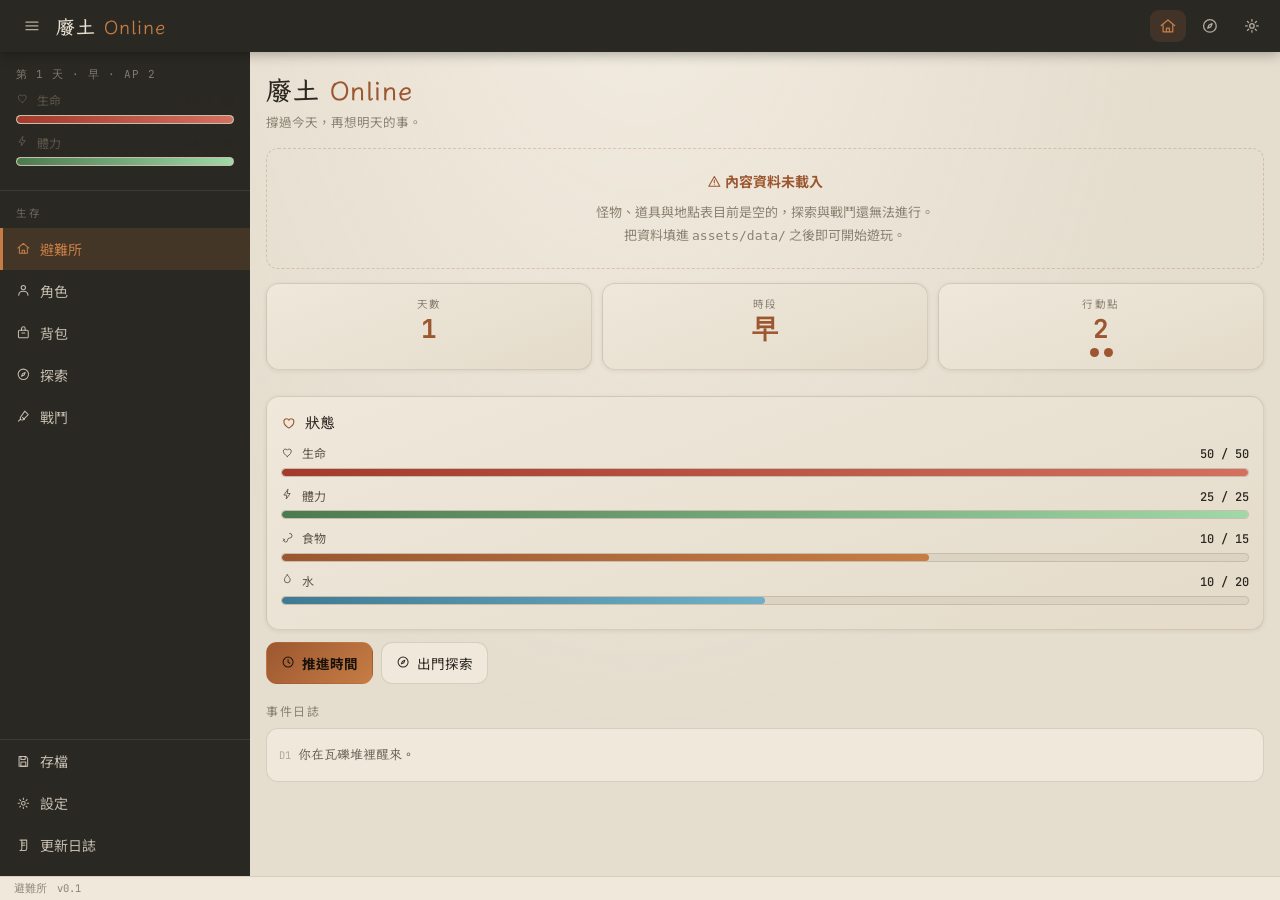
==== wasteland-ol/index.html @ 4298ae7e "廢土 Online v0.1：引擎骨架（wasteland-ol/） 新專案，置於 GitHub Pages repo 的 wasteland-ol/ 子資料夾，與雙葉平行。 底層與設計架構全照雙葉：" ====
<!DOCTYPE html>
<html lang="zh-TW">
<head>
<meta charset="UTF-8">
<meta name="viewport" content="width=device-width, initial-scale=1.0, viewport-fit=cover">
<meta name="mobile-web-app-capable" content="yes">
<meta name="apple-mobile-web-app-capable" content="yes">
<meta name="apple-mobile-web-app-status-bar-style" content="black-translucent">
<meta name="apple-mobile-web-app-title" content="廢土 Online">
<meta name="theme-color" content="#2a2823">
<script>
// 強制 SW 更新：讓待命中的新 SW 立刻接管，避免舊版卡住
(async () => {
  if (!('serviceWorker' in navigator)) return;
  try {
    const regs = await navigator.serviceWorker.getRegistrations();
    for (const reg of regs) {
      if (reg.waiting) reg.waiting.postMessage('skipWaiting');
      reg.update().catch(() => {});
    }
  } catch (e) {}
})();
</script>
<link rel="manifest" href="manifest.json">
<link rel="apple-touch-icon" href="assets/icons/icon-192.png">
<title>廢土 Online</title>
<link rel="preconnect" href="https://fonts.googleapis.com">
<link rel="preconnect" href="https://fonts.gstatic.com" crossorigin>
<link rel="stylesheet" href="assets/css/main.css?v=1786359250">
</head>
<body>

<!-- 圖示庫：內嵌 SVG sprite，線條 1.7／圓端點／24 網格，顏色吃 currentColor -->
<svg width="0" height="0" style="position:absolute" aria-hidden="true"><defs>
<symbol id="i-menu" viewBox="0 0 24 24"><path d="M4 7h16M4 12h16M4 17h16"/></symbol>
<symbol id="i-shelter" viewBox="0 0 24 24"><path d="M3 11.5 12 4l9 7.5"/><path d="M5.5 10.5V20h13v-9.5"/><path d="M10 20v-5h4v5"/></symbol>
<symbol id="i-person" viewBox="0 0 24 24"><circle cx="12" cy="7.5" r="3.5"/><path d="M4.5 20c0-4 3.4-6.5 7.5-6.5s7.5 2.5 7.5 6.5"/></symbol>
<symbol id="i-pack" viewBox="0 0 24 24"><path d="M6 8.5h12a2 2 0 0 1 2 2V19a2 2 0 0 1-2 2H6a2 2 0 0 1-2-2v-8.5a2 2 0 0 1 2-2Z"/><path d="M9 8.5V6a3 3 0 0 1 6 0v2.5"/><path d="M9.5 13h5"/></symbol>
<symbol id="i-compass" viewBox="0 0 24 24"><circle cx="12" cy="12" r="8.5"/><path d="m15 9-1.8 4.2L9 15l1.8-4.2L15 9Z"/></symbol>
<symbol id="i-blade" viewBox="0 0 24 24"><path d="M14.5 3.5 20 9l-9 9-3.5-.5L7 14l7.5-10.5Z"/><path d="m7 17-3 3"/><path d="m10.5 13.5 3.5 3.5"/></symbol>
<symbol id="i-disk" viewBox="0 0 24 24"><path d="M5 4h11l3 3v13H5V4Z"/><path d="M8 4v5h7V4"/><rect x="8" y="13" width="8" height="7"/></symbol>
<symbol id="i-gear" viewBox="0 0 24 24"><circle cx="12" cy="12" r="3"/><path d="M12 3.5v2.2M12 18.3v2.2M20.5 12h-2.2M5.7 12H3.5M18 6l-1.6 1.6M7.6 16.4 6 18M18 18l-1.6-1.6M7.6 7.6 6 6"/></symbol>
<symbol id="i-scroll" viewBox="0 0 24 24"><path d="M6.5 3.5h11v14a3 3 0 0 1-3 3h-8a3 3 0 0 0 3-3V3.5Z"/><path d="M9.5 8h5M9.5 12h5"/></symbol>
<symbol id="i-refresh" viewBox="0 0 24 24"><path d="M20 12a8 8 0 1 1-2.6-5.9"/><path d="M20 4v4.5h-4.5"/></symbol>
<symbol id="i-upload" viewBox="0 0 24 24"><path d="M12 16V4"/><path d="m7.5 8.5 4.5-4.5 4.5 4.5"/><path d="M4.5 15v3.5a1.5 1.5 0 0 0 1.5 1.5h12a1.5 1.5 0 0 0 1.5-1.5V15"/></symbol>
<symbol id="i-download" viewBox="0 0 24 24"><path d="M12 4v12"/><path d="m7.5 11.5 4.5 4.5 4.5-4.5"/><path d="M4.5 15v3.5a1.5 1.5 0 0 0 1.5 1.5h12a1.5 1.5 0 0 0 1.5-1.5V15"/></symbol>
<symbol id="i-heart" viewBox="0 0 24 24"><path d="M12 20s-7.5-4.7-7.5-9.5A4 4 0 0 1 12 8a4 4 0 0 1 7.5 2.5C19.5 15.3 12 20 12 20Z"/></symbol>
<symbol id="i-bolt" viewBox="0 0 24 24"><path d="M13 3 5.5 13.5H11L10 21l7.5-10.5H12L13 3Z"/></symbol>
<symbol id="i-meat" viewBox="0 0 24 24"><path d="M16.5 4.5a4.5 4.5 0 0 1 0 9 4 4 0 0 0-4 4 3.5 3.5 0 1 1-7 0 4 4 0 0 0-1-2.6"/><path d="M7.5 15.5 4 19"/></symbol>
<symbol id="i-drop" viewBox="0 0 24 24"><path d="M12 3.5c3.5 4.2 5.5 7 5.5 9.6a5.5 5.5 0 0 1-11 0C6.5 10.5 8.5 7.7 12 3.5Z"/></symbol>
<symbol id="i-grid" viewBox="0 0 24 24"><rect x="4" y="4" width="6.5" height="6.5"/><rect x="13.5" y="4" width="6.5" height="6.5"/><rect x="4" y="13.5" width="6.5" height="6.5"/><rect x="13.5" y="13.5" width="6.5" height="6.5"/></symbol>
<symbol id="i-alert" viewBox="0 0 24 24"><path d="M12 4 3 20h18L12 4Z"/><path d="M12 10v4.5"/><path d="M12 17.4v.2"/></symbol>
<symbol id="i-clock" viewBox="0 0 24 24"><circle cx="12" cy="12" r="8.5"/><path d="M12 7.5V12l3 2"/></symbol>
<symbol id="i-moon" viewBox="0 0 24 24"><path d="M20 14.5A8.5 8.5 0 0 1 9.5 4a8.5 8.5 0 1 0 10.5 10.5Z"/></symbol>
</defs></svg>

<div id="header">
  <button class="hbtn" id="toggle-sb" title="選單"><svg class="ic"><use href="#i-menu"/></svg></button>
  <button class="logo" id="logo-home-btn">廢土 <span>Online</span></button>
  <button class="hbtn spacer" id="shelter-btn" title="避難所"><svg class="ic"><use href="#i-shelter"/></svg></button>
  <button class="hbtn" id="explore-btn" title="探索"><svg class="ic"><use href="#i-compass"/></svg></button>
  <button class="hbtn" id="settings-btn" title="設定"><svg class="ic"><use href="#i-gear"/></svg></button>
</div>

<div id="main">
  <div id="overlay" onclick="WOL.closeSb()"></div>

  <div id="sidebar">
    <div class="sb-vitals" id="sb-vitals"></div>
    <div class="sb-lock"><svg class="ic"><use href="#i-alert"/></svg> 戰鬥中，無法離開</div>
    <div class="sb-section-label">生存</div>
    <button class="sb-nav" id="shelter-sb-btn"><svg class="ic"><use href="#i-shelter"/></svg> 避難所</button>
    <button class="sb-nav" id="character-sb-btn"><svg class="ic"><use href="#i-person"/></svg> 角色</button>
    <button class="sb-nav" id="inventory-sb-btn"><svg class="ic"><use href="#i-pack"/></svg> 背包</button>
    <button class="sb-nav" id="explore-sb-btn"><svg class="ic"><use href="#i-compass"/></svg> 探索</button>
    <button class="sb-nav" id="combat-sb-btn"><svg class="ic"><use href="#i-blade"/></svg> 戰鬥</button>
    <div class="sb-bottom">
      <button class="sb-nav" id="save-sb-btn"><svg class="ic"><use href="#i-disk"/></svg> 存檔</button>
      <button class="sb-nav" id="settings-sb-btn"><svg class="ic"><use href="#i-gear"/></svg> 設定</button>
      <button class="sb-nav" id="changelog-sb-btn"><svg class="ic"><use href="#i-scroll"/></svg> 更新日誌</button>
    </div>
  </div>

  <div id="content">

    <div class="page" id="shelter-page">
      <div class="page-inner">
        <div class="hero">
          <h1>廢土 <span>Online</span></h1>
          <p>撐過今天，再想明天的事。</p>
        </div>
        <div id="content-warning"></div>
        <div class="clock" id="clock"></div>
        <div class="debuff-row" id="debuff-row"></div>
        <div class="card">
          <div class="card-title"><svg class="ic"><use href="#i-heart"/></svg> 狀態</div>
          <div id="shelter-meters"></div>
        </div>
        <div class="btn-row" style="margin-bottom:14px">
          <button class="btn btn-pri" id="advance-btn"><svg class="ic"><use href="#i-clock"/></svg> 推進時間</button>
          <button class="btn" onclick="WOL.showPage('explore')"><svg class="ic"><use href="#i-compass"/></svg> 出門探索</button>
        </div>
        <div class="sec-title">事件日誌</div>
        <div class="log-box" id="shelter-log"></div>
      </div>
    </div>

    <div class="page" id="character-page">
      <div class="page-inner">
        <div class="page-title"><svg class="ic"><use href="#i-person"/></svg> 角色</div>
        <div class="card">
          <div class="card-title">屬性</div>
          <div class="attr-grid" id="attr-grid"></div>
        </div>
        <div class="card">
          <div class="card-title">衍生數值</div>
          <div class="derived-grid" id="derived-grid"></div>
          <div class="muted" id="derived-note" style="margin-top:10px"></div>
        </div>
      </div>
    </div>

    <div class="page" id="inventory-page">
      <div class="page-inner">
        <div class="page-title"><svg class="ic"><use href="#i-pack"/></svg> 背包</div>
        <div id="inv-list"></div>
      </div>
    </div>

    <div class="page" id="explore-page">
      <div class="page-inner">
        <div class="page-title"><svg class="ic"><use href="#i-compass"/></svg> 探索</div>
        <div id="trip-panel"></div>
        <div id="loc-list"></div>
      </div>
    </div>

    <div class="page" id="combat-page">
      <div class="page-inner">
        <div class="page-title"><svg class="ic"><use href="#i-blade"/></svg> 戰鬥 <span class="turn-badge" id="turn-badge"></span></div>
        <div id="combat-body"></div>
      </div>
    </div>

    <div class="page" id="save-page">
      <div class="page-inner">
        <div class="page-title"><svg class="ic"><use href="#i-disk"/></svg> 存檔</div>
        <div class="card">
          <div class="card-title">本機存檔</div>
          <div class="muted" id="save-info"></div>
          <div class="btn-row" style="margin-top:12px">
            <button class="btn btn-pri" onclick="WOL.saveNow()">立即存檔</button>
            <button class="btn btn-danger" onclick="WOL.resetGame()">重新開始</button>
          </div>
        </div>
        <div class="card" id="server-card">
          <div class="card-title"><svg class="ic"><use href="#i-upload"/></svg> 伺服器備份</div>
          <div class="muted">把本機存檔上傳到 shttps，或從伺服器取回覆蓋本機。</div>
          <div class="btn-row" style="margin-top:12px">
            <button class="btn" onclick="WOL.backupUpload()"><svg class="ic"><use href="#i-upload"/></svg> 上傳</button>
            <button class="btn" onclick="WOL.backupRestore()"><svg class="ic"><use href="#i-download"/></svg> 還原</button>
          </div>
        </div>
        <div class="card">
          <div class="card-title">檔案匯出入</div>
          <div class="btn-row">
            <button class="btn" onclick="WOL.exportFile()">匯出 JSON</button>
            <button class="btn" onclick="WOL.importFile()">匯入 JSON</button>
          </div>
          <input type="file" id="import-input" accept="application/json" style="display:none">
        </div>
      </div>
    </div>

    <div class="page" id="settings-page">
      <div class="page-inner">
        <div class="page-title"><svg class="ic"><use href="#i-gear"/></svg> 設定</div>
        <div class="settings-sec" id="sec-appearance">
          <div class="settings-sec-title" onclick="WOL.toggleSec('sec-appearance')">外觀</div>
          <div class="settings-sec-body">
            <div class="set-row"><svg class="ic"><use href="#i-moon"/></svg> 夜間模式 <span class="spacer"></span><div class="switch" id="sw-night" onclick="WOL.toggleNight()"></div></div>
          </div>
        </div>
        <div class="settings-sec" id="sec-update">
          <div class="settings-sec-title" onclick="WOL.toggleSec('sec-update')">系統更新</div>
          <div class="settings-sec-body">
            <div class="muted" id="build-info"></div>
            <div class="btn-row" style="margin-top:10px">
              <button class="btn" onclick="WOL.forceUpdate()"><svg class="ic"><use href="#i-refresh"/></svg> 強制更新</button>
              <button class="btn" onclick="WOL.showPage('changelog')"><svg class="ic"><use href="#i-scroll"/></svg> 更新日誌</button>
            </div>
          </div>
        </div>
        <div class="settings-sec" id="sec-content">
          <div class="settings-sec-title" onclick="WOL.toggleSec('sec-content')">內容資料</div>
          <div class="settings-sec-body" id="content-status"></div>
        </div>
      </div>
    </div>

    <div class="page" id="changelog-page">
      <div class="page-inner">
        <div class="page-title"><svg class="ic"><use href="#i-scroll"/></svg> 更新日誌</div>
        <div id="changelog-content"></div>
      </div>
    </div>

  </div>
</div>

<div id="statusbar">
  <span id="stat-note">避難所</span> <span id="stat-ver">v0.1</span>
  <span id="stat-save">✓ 已存檔</span>
</div>

<div id="toast"></div>

<script src="assets/js/version.js?v=1786359250"></script>
<script src="assets/js/rules.js?v=1786359250"></script>
<script src="assets/js/state.js?v=1786359250"></script>
<script src="assets/js/time.js?v=1786359250"></script>
<script src="assets/js/explore.js?v=1786359250"></script>
<script src="assets/js/combat.js?v=1786359250"></script>
<script src="assets/js/content.js?v=1786359250"></script>
<script src="assets/js/storage.js?v=1786359250"></script>
<script src="assets/js/ui.js?v=1786359250"></script>
<script src="assets/js/pages.js?v=1786359250"></script>
<script src="assets/js/app.js?v=1786359250"></script>
</body>
</html>
---- wasteland-ol/assets/css/main.css ----
@import url('https://fonts.googleapis.com/css2?family=LXGW+WenKai+TC:wght@400;700&family=Noto+Sans+TC:wght@300;400;500;700&family=JetBrains+Mono:wght@400;500;700&display=swap&font-display=swap');

/* ══════════════════════════════════════════════════════════
   廢土 Online — 設計系統
   結構沿用雙葉書庫（變數層、日夜雙主題、動效 token、SVG 圖示、
   頂欄側欄恆深），配色換成廢土：鏽鐵／塵沙／輻射綠。
   共用元件、只換變數——夜間不得另寫一份元件樣式。
   ══════════════════════════════════════════════════════════ */

/* ── VARIABLES ── */
/* 日＝正午塵沙（曝曬的水泥與鏽鐵）；夜＝廢墟夜營（一盞應急燈） */
:root{
  /* 動效 token：時長三檔＋緩動兩式，日夜共用 */
  --dur-fast:.13s;--dur:.22s;--dur-slow:.34s;
  --ease:cubic-bezier(0.33,1,0.5,1);           /* 減速收尾：一般過場 */
  --ease-spring:cubic-bezier(0.34,1.45,0.62,1);/* 輕微回彈：微互動 */

  --paper:#e5ddce;--paper2:#efe8db;--paper3:#dcd3c2;
  --ink:#2b2720;--ink2:#5d564a;--ink3:#8b8272;--ink4:#b3aa98;
  --rust:#9c5730;--rust2:#c67d45;             /* 主色調：鏽鐵 */
  --rad:#4c7a4f;                               /* 輻射綠：正向回饋 */
  --red:#a33a2c;--warn:#b07a24;
  --rust-dim:rgba(156,87,48,0.24);
  --border:rgba(120,100,80,0.20);
  --steel:#2a2823;                             /* 頂欄/側欄專用：日夜恆深 */
  --glow:transparent;                          /* 儀表微光：僅夜間 */
  --card-grad:linear-gradient(160deg,#efe8db,#e4dbca);
  --bg-glow:radial-gradient(ellipse at 50% -10%,#f2ece0 0%,transparent 60%);
  --card-shadow:0 1px 4px rgba(80,60,40,0.10);
  --paper-glass:rgba(229,221,206,0.84);
  --sidebar-w:250px;
  --safe-top:env(safe-area-inset-top,0px);
  --safe-bottom:env(safe-area-inset-bottom,0px);
}
body.night{
  --paper:#15171a;--paper2:#1c1f23;--paper3:#252a2e;
  --ink:#dfe2dc;--ink2:#a9b0a8;--ink3:#767d78;--ink4:#4c534e;
  --rust:#cf7a42;--rust2:#e8a06a;
  --rad:#7fd18a;
  --red:#d4705f;--warn:#d9a94a;
  --rust-dim:rgba(207,122,66,0.22);
  --border:rgba(180,170,150,0.14);
  --steel:#0e1012;
  --glow:rgba(207,122,66,0.35);
  --card-grad:linear-gradient(160deg,#1c1f23,#171a1d);
  --bg-glow:radial-gradient(ellipse at 50% -10%,#232a2e 0%,transparent 55%);
  --card-shadow:inset 0 1px 0 rgba(207,122,66,0.10);
  --paper-glass:rgba(21,23,26,0.84);
}
body.night #header{box-shadow:0 2px 14px rgba(0,0,0,0.6)}
body.night ::selection{background:rgba(207,122,66,0.35)}

/* ── 字體三角色 ──
   手寫＝倖存者筆記（logo/頁標/事件日誌）、等寬＝儀表數字、黑體＝介面 */
.logo,.page-title,.hero h1,.log-line,.cl-group-title,.changelog-ver-num,
.card-title,.loc-name,.enemy-name{
  font-family:'LXGW WenKai TC','Noto Serif TC',serif;
}
.readout,.stat-num,.meter-val,#statusbar{
  font-family:'JetBrains Mono',monospace;
}
body{font-family:'Noto Sans TC','PingFang TC',sans-serif}

/* 儀表數字：夜間微光。單一定義，勿再出現第二條被級聯覆蓋。 */
.stat-num{font-family:'JetBrains Mono',monospace;font-size:26px;font-weight:700;color:var(--rust);line-height:1;text-shadow:0 0 12px var(--glow)}

/* 動效總開關：尊重系統減少動態設定 */
@media (prefers-reduced-motion:reduce){
  *,*::before,*::after{animation-duration:0.001s !important;transition-duration:0.001s !important}
}

/* ── SVG 圖示系統：尺寸吃 font-size、顏色吃 currentColor（雙主題免分版）── */
svg.ic{width:1.05em;height:1.05em;stroke:currentColor;fill:none;stroke-width:1.7;stroke-linecap:round;stroke-linejoin:round;vertical-align:-0.14em;flex-shrink:0;pointer-events:none}
.page-title svg.ic,.card-title svg.ic,.sec-title svg.ic{color:var(--rust)}

/* ── RESET / LAYOUT ── */
*{margin:0;padding:0;box-sizing:border-box;-webkit-tap-highlight-color:transparent}
html,body{height:100%;overflow:hidden}
body{background:var(--paper);color:var(--ink);display:flex;flex-direction:column;font-size:14px;line-height:1.55;transition:background var(--dur),color var(--dur)}
body::before{content:'';position:fixed;inset:0;background:var(--bg-glow);pointer-events:none;z-index:0}

#header{height:calc(52px + var(--safe-top));padding-top:var(--safe-top);background:var(--steel);display:flex;align-items:center;padding-left:14px;padding-right:10px;gap:6px;flex-shrink:0;z-index:20;box-shadow:0 2px 12px rgba(0,0,0,0.3)}
.logo{background:none;border:none;color:#e8e0d1;font-size:19px;font-weight:700;cursor:pointer;letter-spacing:1px;padding:0}
.logo span{color:var(--rust2);font-weight:400}
.hbtn{background:none;border:none;color:rgba(232,224,209,0.72);font-size:17px;cursor:pointer;padding:7px 9px;border-radius:9px;display:flex;align-items:center;transition:background var(--dur-fast),color var(--dur-fast)}
.hbtn:active{transform:scale(0.965)}
.hbtn.active{color:var(--rust2);background:rgba(207,122,66,0.14)}
.hbtn.spacer{margin-left:auto}

#main{flex:1;display:flex;overflow:hidden;position:relative;min-height:0;z-index:1}
#sidebar{width:var(--sidebar-w);background:var(--steel);display:flex;flex-direction:column;flex-shrink:0;overflow:hidden;transition:transform var(--dur-slow) var(--ease);z-index:15}
@media(max-width:700px){
  #sidebar{position:absolute;top:0;left:0;bottom:0;transform:translateX(-100%);box-shadow:4px 0 32px rgba(0,0,0,0.5)}
  #sidebar.open{transform:none}
  #overlay{position:absolute;inset:0;background:rgba(0,0,0,0.5);z-index:14;display:none}
  #overlay.on{display:block}
}
@media(min-width:701px){#sidebar.collapsed{width:0}#overlay{display:none!important}}

.sb-section-label{font-size:10.5px;color:rgba(232,224,209,0.34);letter-spacing:2px;padding:14px 16px 6px}
.sb-nav{display:flex;align-items:center;gap:9px;width:100%;background:none;border:none;color:rgba(232,224,209,0.8);font-family:inherit;font-size:14px;text-align:left;padding:11px 16px;cursor:pointer;transition:background var(--dur-fast),color var(--dur-fast)}
.sb-nav:active{transform:scale(0.965)}
.sb-nav.active{background:rgba(207,122,66,0.16);color:var(--rust2);box-shadow:inset 3px 0 0 var(--rust2)}
.sb-nav[disabled]{opacity:0.32;cursor:not-allowed}
.sb-bottom{margin-top:auto;padding-bottom:calc(10px + var(--safe-bottom));border-top:1px solid rgba(232,224,209,0.10)}
.sb-vitals{padding:14px 16px;border-bottom:1px solid rgba(232,224,209,0.10)}
.sb-lock{font-size:11.5px;color:var(--rust2);padding:10px 16px;background:rgba(207,122,66,0.12);display:none}
body.in-combat .sb-lock{display:block}

#content{flex:1;display:flex;flex-direction:column;overflow:hidden;min-width:0}
.page{flex:1;overflow:hidden;display:none;flex-direction:column}
.page.active{display:flex;animation:pageEnter var(--dur) var(--ease)}
/* 切頁過場只動 transform/opacity，走合成層不掉幀 */
@keyframes pageEnter{from{opacity:0;transform:translateY(10px)}to{opacity:1;transform:none}}
@keyframes pageFade{from{opacity:0.35}to{opacity:1}}
.page-inner{flex:1;overflow-y:auto;overflow-x:hidden;padding:18px 16px calc(24px + var(--safe-bottom))}
.page-title{display:flex;align-items:center;gap:9px;font-size:20px;font-weight:700;color:var(--ink);margin-bottom:16px}
.page-title .spacer{margin-left:auto}

/* ── 統一按下回饋 ── */
button:active,.card-act:active,.tile:active{transform:scale(0.965)}

/* ── 卡片與區塊 ── */
.card{background:var(--card-grad);border:1px solid var(--border);border-radius:13px;padding:14px;margin-bottom:12px;box-shadow:var(--card-shadow)}
.card-title{display:flex;align-items:center;gap:8px;font-size:15px;font-weight:700;color:var(--ink);margin-bottom:10px}
.sec-title{display:flex;align-items:center;gap:8px;font-size:12px;letter-spacing:1.5px;color:var(--ink3);margin:18px 0 8px}
.muted{color:var(--ink3);font-size:12.5px}
.empty-note{border:1px dashed var(--rust-dim);border-radius:12px;padding:20px 16px;text-align:center;color:var(--ink3);font-size:13px;line-height:1.8}
.empty-note b{display:block;color:var(--rust);font-size:14px;margin-bottom:6px}

/* ── 按鈕 ── */
.btn{background:var(--paper2);color:var(--ink);border:1px solid var(--border);border-radius:11px;padding:10px 14px;font-family:inherit;font-size:13.5px;cursor:pointer;display:inline-flex;align-items:center;gap:7px;transition:background var(--dur-fast),color var(--dur-fast),border-color var(--dur-fast),transform var(--dur-fast),box-shadow var(--dur-fast)}
.btn:active{background:var(--paper3)}
.btn[disabled]{opacity:0.4;cursor:not-allowed}
.btn-pri{background:linear-gradient(135deg,var(--rust),var(--rust2));color:#1a120c;border-color:transparent;font-weight:700}
body.night .btn-pri{color:#140d07}
.btn-danger{color:var(--red);border-color:var(--red)}
.btn-row{display:flex;flex-wrap:wrap;gap:8px}

/* ── 儀表（HP／體力／食物／水）── */
.meter{margin-bottom:10px}
.meter-head{display:flex;align-items:baseline;gap:8px;font-size:12px;color:var(--ink2);margin-bottom:4px}
.meter-val{margin-left:auto;font-size:12px;color:var(--ink);font-weight:500}
.meter-bar{height:9px;border-radius:5px;background:var(--paper3);overflow:hidden;border:1px solid var(--border)}
.meter-fill{height:100%;border-radius:4px;transition:width var(--dur) var(--ease)}
.meter-hp .meter-fill{background:linear-gradient(90deg,var(--red),#d4705f)}
.meter-st .meter-fill{background:linear-gradient(90deg,var(--rad),#9fd9a6)}
.meter-food .meter-fill{background:linear-gradient(90deg,var(--rust),var(--rust2))}
.meter-water .meter-fill{background:linear-gradient(90deg,#3f7a94,#6fb0c8)}
.meter-low .meter-fill{animation:pulseLow 1.4s infinite}
@keyframes pulseLow{0%,100%{opacity:1}50%{opacity:0.45}}

/* ── 儀表板（避難所主頁）── */
.hero{margin-bottom:16px}
.hero h1{font-size:26px;font-weight:700;letter-spacing:1px}
.hero h1 span{color:var(--rust)}
.hero p{color:var(--ink3);font-size:12.5px;margin-top:2px}
.clock{display:grid;grid-template-columns:repeat(3,1fr);gap:10px;margin-bottom:14px}
.clock-cell{background:var(--card-grad);border:1px solid var(--border);border-radius:13px;padding:12px 10px;text-align:center;box-shadow:var(--card-shadow)}
.clock-label{font-size:10.5px;letter-spacing:1.5px;color:var(--ink3);margin-bottom:4px}
.ap-dots{display:flex;gap:5px;justify-content:center;margin-top:6px}
.ap-dot{width:9px;height:9px;border-radius:50%;background:var(--paper3);border:1px solid var(--border)}
.ap-dot.on{background:var(--rust);border-color:transparent;box-shadow:0 0 8px var(--glow)}
.debuff-row{display:flex;flex-wrap:wrap;gap:6px;margin-bottom:12px}
.debuff{font-size:11.5px;padding:4px 10px;border-radius:999px;background:rgba(163,58,44,0.12);color:var(--red);border:1px solid rgba(163,58,44,0.3)}

/* ── 屬性表 ── */
.attr-grid{display:grid;grid-template-columns:repeat(auto-fill,minmax(96px,1fr));gap:10px}
.attr-cell{background:var(--paper2);border:1px solid var(--border);border-radius:11px;padding:10px;text-align:center}
.attr-code{font-size:10px;letter-spacing:1.5px;color:var(--ink3)}
.attr-name{font-size:12.5px;color:var(--ink2)}
.attr-val{font-family:'JetBrains Mono',monospace;font-size:20px;font-weight:700;color:var(--ink)}
.derived-grid{display:grid;grid-template-columns:repeat(auto-fill,minmax(110px,1fr));gap:8px}
.derived-cell{display:flex;align-items:baseline;gap:6px;background:var(--paper2);border:1px solid var(--border);border-radius:9px;padding:8px 10px;font-size:12.5px;color:var(--ink2)}
.derived-cell b{margin-left:auto;font-family:'JetBrains Mono',monospace;font-size:14px;color:var(--ink)}
.derived-cell.down b{color:var(--red)}

/* ── 背包 ── */
.inv-row{display:flex;align-items:center;gap:10px;padding:11px 12px;background:var(--paper2);border:1px solid var(--border);border-radius:11px;margin-bottom:8px}
.inv-name{font-size:13.5px}
.inv-kind{font-size:10.5px;color:var(--ink3);border:1px solid var(--border);border-radius:999px;padding:1px 7px}
.inv-count{margin-left:auto;font-family:'JetBrains Mono',monospace;font-weight:700;color:var(--rust)}

/* ── 探索 ── */
.loc-card{background:var(--card-grad);border:1px solid var(--border);border-radius:13px;padding:14px;margin-bottom:10px;box-shadow:var(--card-shadow)}
.loc-name{font-size:16px;font-weight:700}
.loc-meta{font-size:11.5px;color:var(--ink3);margin:4px 0 10px}
.trip-bar{display:flex;align-items:center;gap:10px;background:var(--paper2);border:1px solid var(--rust-dim);border-radius:11px;padding:10px 12px;margin-bottom:12px;font-size:12.5px}
.trip-bar b{font-family:'JetBrains Mono',monospace;color:var(--rust)}

/* ── 事件日誌 ── */
.log-box{background:var(--paper2);border:1px solid var(--border);border-radius:12px;padding:10px 12px;max-height:230px;overflow-y:auto}
.log-line{font-size:13px;color:var(--ink2);padding:5px 0;border-bottom:1px dashed var(--border);line-height:1.65}
.log-line:last-child{border-bottom:none}
.log-line .tag{font-family:'JetBrains Mono',monospace;font-size:10.5px;color:var(--ink4);margin-right:7px}
.log-line.good{color:var(--rad)}
.log-line.bad{color:var(--red)}

/* ── 戰鬥 ── */
.combat-stage{display:grid;gap:12px;margin-bottom:14px}
.enemy-card{background:var(--card-grad);border:1px solid var(--rust-dim);border-radius:13px;padding:14px;box-shadow:var(--card-shadow)}
.enemy-name{font-size:18px;font-weight:700;color:var(--rust)}
.combat-acts{display:grid;grid-template-columns:repeat(2,1fr);gap:10px}
.act-btn{background:var(--card-grad);border:1px solid var(--border);border-radius:13px;padding:14px 10px;font-family:inherit;color:var(--ink);cursor:pointer;text-align:left;transition:background var(--dur-fast),border-color var(--dur-fast),transform var(--dur-fast),box-shadow var(--dur-fast)}
.act-btn:active{transform:scale(0.965)}
.act-btn b{display:block;font-size:15px;margin-bottom:2px}
.act-btn span{font-size:11px;color:var(--ink3)}
.act-btn[disabled]{opacity:0.4;cursor:not-allowed}
.turn-badge{font-family:'JetBrains Mono',monospace;font-size:11px;color:var(--ink3);margin-left:auto}

/* ── 功能磚牆 ── */
.tile-grid{display:grid;grid-template-columns:repeat(auto-fill,minmax(104px,1fr));gap:10px}
.tile{background:var(--card-grad);border:1px solid var(--border);border-radius:14px;padding:16px 8px;display:flex;flex-direction:column;align-items:center;gap:7px;cursor:pointer;color:var(--ink);font-family:inherit;font-size:12.5px;box-shadow:var(--card-shadow);transition:background var(--dur-fast),border-color var(--dur-fast),transform var(--dur-fast),box-shadow var(--dur-fast)}
.tile svg.ic{font-size:24px;color:var(--rust)}

/* ── 設定頁摺疊（同雙葉：區名清單控制預設展開）── */
.settings-sec{margin-bottom:12px}
.settings-sec-title{display:flex;align-items:center;gap:8px;cursor:pointer;padding:12px 14px;background:var(--card-grad);border:1px solid var(--border);border-radius:11px;user-select:none;font-size:14px;font-weight:700}
.settings-sec-title::before{content:'▸';color:var(--rust);font-size:12px;width:12px;flex-shrink:0}
.settings-sec.open .settings-sec-title::before{content:'▾'}
.settings-sec-body{display:none;padding:14px 4px 2px}
.settings-sec.open .settings-sec-body{display:block;animation:pageFade .16s ease}
.set-row{display:flex;align-items:center;gap:10px;padding:9px 2px;font-size:13px}
.set-row .spacer{margin-left:auto}
.switch{width:44px;height:25px;border-radius:999px;background:var(--paper3);border:1px solid var(--border);position:relative;cursor:pointer;flex-shrink:0;transition:background var(--dur-fast),border-color var(--dur-fast)}
.switch::after{content:'';position:absolute;top:2px;left:2px;width:19px;height:19px;border-radius:50%;background:var(--ink3);transition:transform var(--dur-fast) var(--ease),background var(--dur-fast)}
.switch.on{background:var(--rust-dim);border-color:var(--rust)}
.switch.on::after{transform:translateX(19px);background:var(--rust)}

/* ── 更新日誌（結構與 class 命名與雙葉一致）── */
.changelog-ver{margin-bottom:24px;padding-bottom:20px;border-bottom:1px solid var(--border)}
.changelog-ver:last-child{border-bottom:none}
.changelog-ver-header{display:flex;align-items:baseline;gap:12px;margin-bottom:10px}
.changelog-ver-num{font-size:18px;font-weight:700;color:var(--rust)}
.changelog-ver-date{font-size:12px;color:var(--ink3)}
.changelog-list{list-style:none;display:flex;flex-direction:column;gap:7px}
.changelog-list li{font-size:13px;color:var(--ink2);padding-left:16px;position:relative;line-height:1.6;overflow-wrap:anywhere;word-break:break-word}
.changelog-list li::before{content:'·';position:absolute;left:4px;color:var(--rust);font-weight:700}
.cl-group{margin-bottom:12px}
.cl-group-head{display:flex;align-items:center;gap:9px;width:100%;padding:12px 14px;background:var(--paper2);border:1px solid var(--border);border-radius:11px;font-family:inherit;cursor:pointer;text-align:left;transition:background var(--dur-fast)}
.cl-group-head:active{background:var(--paper3)}
.cl-group-arrow{color:var(--rust);font-size:12px;flex-shrink:0;width:12px}
.cl-group-title{font-size:15px;font-weight:700;color:var(--ink)}
.cl-group-meta{margin-left:auto;font-size:11.5px;color:var(--ink3);flex-shrink:0}
.cl-group-body{display:none;padding:16px 4px 2px}
.cl-group-body.open{display:block;animation:pageFade .16s ease}
.cl-group-big>.cl-group-head{border-left:3px solid var(--rust)}
.cl-group-big>.cl-group-body{padding-left:12px}

/* ── 狀態列 ── */
#statusbar{height:calc(24px + var(--safe-bottom));padding-bottom:var(--safe-bottom);background:var(--paper2);border-top:1px solid var(--border);display:flex;align-items:center;padding-left:14px;padding-right:14px;gap:10px;font-size:10.5px;color:var(--ink3);flex-shrink:0;z-index:1;transition:background var(--dur)}
#stat-ver{cursor:pointer}
#stat-ver:active{opacity:0.55}
#stat-save{margin-left:auto;color:var(--rad);opacity:0;transition:opacity var(--dur-slow)}
#stat-save.on{opacity:1}
#stat-save.warn{color:var(--red)}

/* ── Toast ── */
#toast{position:fixed;left:50%;bottom:calc(46px + var(--safe-bottom));transform:translateX(-50%) translateY(10px);background:var(--steel);color:#e8e0d1;padding:10px 16px;border-radius:11px;font-size:13px;opacity:0;pointer-events:none;z-index:60;box-shadow:0 6px 24px rgba(0,0,0,0.4);max-width:88vw;text-align:center}
#toast.on{opacity:1;transform:translateX(-50%) translateY(0);transition:opacity var(--dur) var(--ease),transform var(--dur) var(--ease-spring)}

::-webkit-scrollbar{width:4px;height:4px}
::-webkit-scrollbar-thumb{background:var(--border);border-radius:3px}
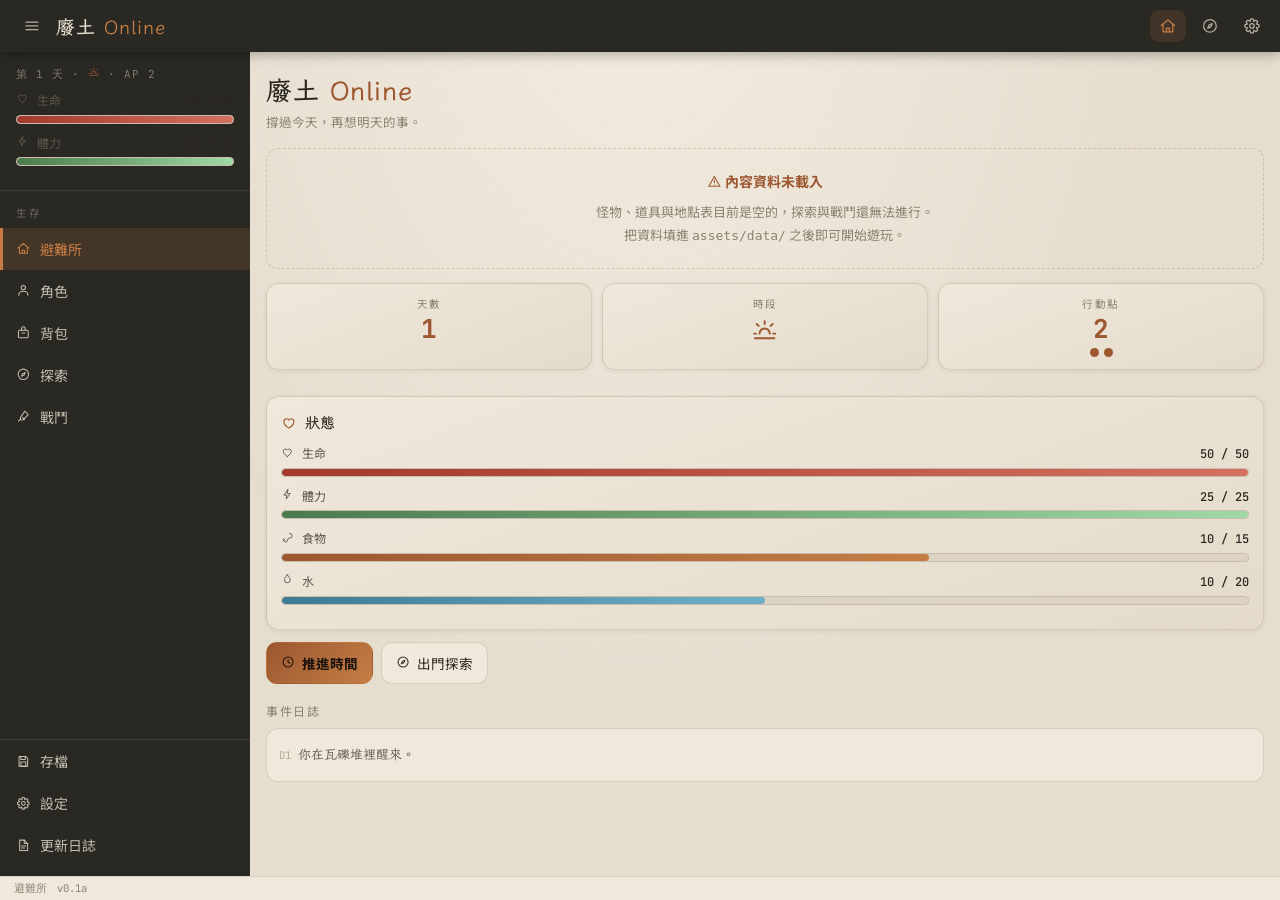
==== commit 4aee54d7: "廢土 Online v0.1a：齒輪與日誌圖示重畫＋時段改用圖案 Ting 回報「設定圖案一樣有問題」。根因：#i-gear 是「圓圈＋八根放射 直線」，那是太陽的畫法不是齒輪；headless 截圖" ====
--- a/wasteland-ol/index.html
+++ b/wasteland-ol/index.html
@@ -26,7 +26,7 @@
 <title>廢土 Online</title>
 <link rel="preconnect" href="https://fonts.googleapis.com">
 <link rel="preconnect" href="https://fonts.gstatic.com" crossorigin>
-<link rel="stylesheet" href="assets/css/main.css?v=1786359250">
+<link rel="stylesheet" href="assets/css/main.css?v=1786401398">
 </head>
 <body>
 
@@ -39,8 +39,8 @@
 <symbol id="i-compass" viewBox="0 0 24 24"><circle cx="12" cy="12" r="8.5"/><path d="m15 9-1.8 4.2L9 15l1.8-4.2L15 9Z"/></symbol>
 <symbol id="i-blade" viewBox="0 0 24 24"><path d="M14.5 3.5 20 9l-9 9-3.5-.5L7 14l7.5-10.5Z"/><path d="m7 17-3 3"/><path d="m10.5 13.5 3.5 3.5"/></symbol>
 <symbol id="i-disk" viewBox="0 0 24 24"><path d="M5 4h11l3 3v13H5V4Z"/><path d="M8 4v5h7V4"/><rect x="8" y="13" width="8" height="7"/></symbol>
-<symbol id="i-gear" viewBox="0 0 24 24"><circle cx="12" cy="12" r="3"/><path d="M12 3.5v2.2M12 18.3v2.2M20.5 12h-2.2M5.7 12H3.5M18 6l-1.6 1.6M7.6 16.4 6 18M18 18l-1.6-1.6M7.6 7.6 6 6"/></symbol>
-<symbol id="i-scroll" viewBox="0 0 24 24"><path d="M6.5 3.5h11v14a3 3 0 0 1-3 3h-8a3 3 0 0 0 3-3V3.5Z"/><path d="M9.5 8h5M9.5 12h5"/></symbol>
+<symbol id="i-gear" viewBox="0 0 24 24"><path d="M10.21 3.05Q10.33 2.55 10.83 2.55L13.17 2.55Q13.67 2.55 13.79 3.05L14.35 5.38Q14.47 5.88 14.49 5.89L14.56 5.92Q14.58 5.92 15.02 5.66L17.07 4.4Q17.51 4.14 17.86 4.49L19.51 6.14Q19.86 6.49 19.6 6.93L18.34 8.98Q18.08 9.42 18.08 9.44L18.11 9.51Q18.12 9.53 18.62 9.65L20.95 10.21Q21.45 10.33 21.45 10.83L21.45 13.17Q21.45 13.67 20.95 13.79L18.62 14.35Q18.12 14.47 18.11 14.49L18.08 14.56Q18.08 14.58 18.34 15.02L19.6 17.07Q19.86 17.51 19.51 17.86L17.86 19.51Q17.51 19.86 17.07 19.6L15.02 18.34Q14.58 18.08 14.56 18.08L14.49 18.11Q14.47 18.12 14.35 18.62L13.79 20.95Q13.67 21.45 13.17 21.45L10.83 21.45Q10.33 21.45 10.21 20.95L9.65 18.62Q9.53 18.12 9.51 18.11L9.44 18.08Q9.42 18.08 8.98 18.34L6.93 19.6Q6.49 19.86 6.14 19.51L4.49 17.86Q4.14 17.51 4.4 17.07L5.66 15.02Q5.92 14.58 5.92 14.56L5.89 14.49Q5.88 14.47 5.38 14.35L3.05 13.79Q2.55 13.67 2.55 13.17L2.55 10.83Q2.55 10.33 3.05 10.21L5.38 9.65Q5.88 9.53 5.89 9.51L5.92 9.44Q5.92 9.42 5.66 8.98L4.4 6.93Q4.14 6.49 4.49 6.14L6.14 4.49Q6.49 4.14 6.93 4.4L8.98 5.66Q9.42 5.92 9.44 5.92L9.51 5.89Q9.53 5.88 9.65 5.38Z"/><circle cx="12" cy="12" r="3.0"/></symbol>
+<symbol id="i-log" viewBox="0 0 24 24"><path d="M6 3.5h7.5L19 9v11.5H6Z"/><path d="M13.5 3.5V9H19"/><path d="M9 13h7M9 16.5h5"/></symbol>
 <symbol id="i-refresh" viewBox="0 0 24 24"><path d="M20 12a8 8 0 1 1-2.6-5.9"/><path d="M20 4v4.5h-4.5"/></symbol>
 <symbol id="i-upload" viewBox="0 0 24 24"><path d="M12 16V4"/><path d="m7.5 8.5 4.5-4.5 4.5 4.5"/><path d="M4.5 15v3.5a1.5 1.5 0 0 0 1.5 1.5h12a1.5 1.5 0 0 0 1.5-1.5V15"/></symbol>
 <symbol id="i-download" viewBox="0 0 24 24"><path d="M12 4v12"/><path d="m7.5 11.5 4.5 4.5 4.5-4.5"/><path d="M4.5 15v3.5a1.5 1.5 0 0 0 1.5 1.5h12a1.5 1.5 0 0 0 1.5-1.5V15"/></symbol>
@@ -51,6 +51,8 @@
 <symbol id="i-grid" viewBox="0 0 24 24"><rect x="4" y="4" width="6.5" height="6.5"/><rect x="13.5" y="4" width="6.5" height="6.5"/><rect x="4" y="13.5" width="6.5" height="6.5"/><rect x="13.5" y="13.5" width="6.5" height="6.5"/></symbol>
 <symbol id="i-alert" viewBox="0 0 24 24"><path d="M12 4 3 20h18L12 4Z"/><path d="M12 10v4.5"/><path d="M12 17.4v.2"/></symbol>
 <symbol id="i-clock" viewBox="0 0 24 24"><circle cx="12" cy="12" r="8.5"/><path d="M12 7.5V12l3 2"/></symbol>
+<symbol id="i-sunrise" viewBox="0 0 24 24"><path d="M3.5 19.5h17"/><path d="M7.5 15.5a4.5 4.5 0 0 1 9 0"/><path d="M12 4.5v2.5M5 7l1.7 1.7M19 7l-1.7 1.7M2.8 15.5h1.6M19.6 15.5h1.6"/></symbol>
+<symbol id="i-sun" viewBox="0 0 24 24"><circle cx="12" cy="12" r="4.3"/><path d="M12 2.6v2.3M12 19.1v2.3M2.6 12h2.3M19.1 12h2.3M5.34 5.34 6.97 6.97M17.03 17.03l1.63 1.63M18.66 5.34 17.03 6.97M6.97 17.03l-1.63 1.63"/></symbol>
 <symbol id="i-moon" viewBox="0 0 24 24"><path d="M20 14.5A8.5 8.5 0 0 1 9.5 4a8.5 8.5 0 1 0 10.5 10.5Z"/></symbol>
 </defs></svg>
 
@@ -77,7 +79,7 @@
     <div class="sb-bottom">
       <button class="sb-nav" id="save-sb-btn"><svg class="ic"><use href="#i-disk"/></svg> 存檔</button>
       <button class="sb-nav" id="settings-sb-btn"><svg class="ic"><use href="#i-gear"/></svg> 設定</button>
-      <button class="sb-nav" id="changelog-sb-btn"><svg class="ic"><use href="#i-scroll"/></svg> 更新日誌</button>
+      <button class="sb-nav" id="changelog-sb-btn"><svg class="ic"><use href="#i-log"/></svg> 更新日誌</button>
     </div>
   </div>
 
@@ -187,7 +189,7 @@
             <div class="muted" id="build-info"></div>
             <div class="btn-row" style="margin-top:10px">
               <button class="btn" onclick="WOL.forceUpdate()"><svg class="ic"><use href="#i-refresh"/></svg> 強制更新</button>
-              <button class="btn" onclick="WOL.showPage('changelog')"><svg class="ic"><use href="#i-scroll"/></svg> 更新日誌</button>
+              <button class="btn" onclick="WOL.showPage('changelog')"><svg class="ic"><use href="#i-log"/></svg> 更新日誌</button>
             </div>
           </div>
         </div>
@@ -200,7 +202,7 @@
 
     <div class="page" id="changelog-page">
       <div class="page-inner">
-        <div class="page-title"><svg class="ic"><use href="#i-scroll"/></svg> 更新日誌</div>
+        <div class="page-title"><svg class="ic"><use href="#i-log"/></svg> 更新日誌</div>
         <div id="changelog-content"></div>
       </div>
     </div>
@@ -209,22 +211,22 @@
 </div>
 
 <div id="statusbar">
-  <span id="stat-note">避難所</span> <span id="stat-ver">v0.1</span>
+  <span id="stat-note">避難所</span> <span id="stat-ver">v0.1a</span>
   <span id="stat-save">✓ 已存檔</span>
 </div>
 
 <div id="toast"></div>
 
-<script src="assets/js/version.js?v=1786359250"></script>
-<script src="assets/js/rules.js?v=1786359250"></script>
-<script src="assets/js/state.js?v=1786359250"></script>
-<script src="assets/js/time.js?v=1786359250"></script>
-<script src="assets/js/explore.js?v=1786359250"></script>
-<script src="assets/js/combat.js?v=1786359250"></script>
-<script src="assets/js/content.js?v=1786359250"></script>
-<script src="assets/js/storage.js?v=1786359250"></script>
-<script src="assets/js/ui.js?v=1786359250"></script>
-<script src="assets/js/pages.js?v=1786359250"></script>
-<script src="assets/js/app.js?v=1786359250"></script>
+<script src="assets/js/version.js?v=1786401398"></script>
+<script src="assets/js/rules.js?v=1786401398"></script>
+<script src="assets/js/state.js?v=1786401398"></script>
+<script src="assets/js/time.js?v=1786401398"></script>
+<script src="assets/js/explore.js?v=1786401398"></script>
+<script src="assets/js/combat.js?v=1786401398"></script>
+<script src="assets/js/content.js?v=1786401398"></script>
+<script src="assets/js/storage.js?v=1786401398"></script>
+<script src="assets/js/ui.js?v=1786401398"></script>
+<script src="assets/js/pages.js?v=1786401398"></script>
+<script src="assets/js/app.js?v=1786401398"></script>
 </body>
 </html>
--- a/wasteland-ol/assets/css/main.css
+++ b/wasteland-ol/assets/css/main.css
@@ -158,6 +158,10 @@
 .clock{display:grid;grid-template-columns:repeat(3,1fr);gap:10px;margin-bottom:14px}
 .clock-cell{background:var(--card-grad);border:1px solid var(--border);border-radius:13px;padding:12px 10px;text-align:center;box-shadow:var(--card-shadow)}
 .clock-label{font-size:10.5px;letter-spacing:1.5px;color:var(--ink3);margin-bottom:4px}
+/* 時段圖示：svg.ic 尺寸吃 font-size，放進 26px 的 .stat-num 會自動放大 */
+.phase-mark{display:inline-flex;align-items:center;color:var(--rust)}
+.stat-num .phase-mark svg.ic{vertical-align:-0.06em}
+.readout .phase-mark svg.ic{vertical-align:-0.18em}
 .ap-dots{display:flex;gap:5px;justify-content:center;margin-top:6px}
 .ap-dot{width:9px;height:9px;border-radius:50%;background:var(--paper3);border:1px solid var(--border)}
 .ap-dot.on{background:var(--rust);border-color:transparent;box-shadow:0 0 8px var(--glow)}
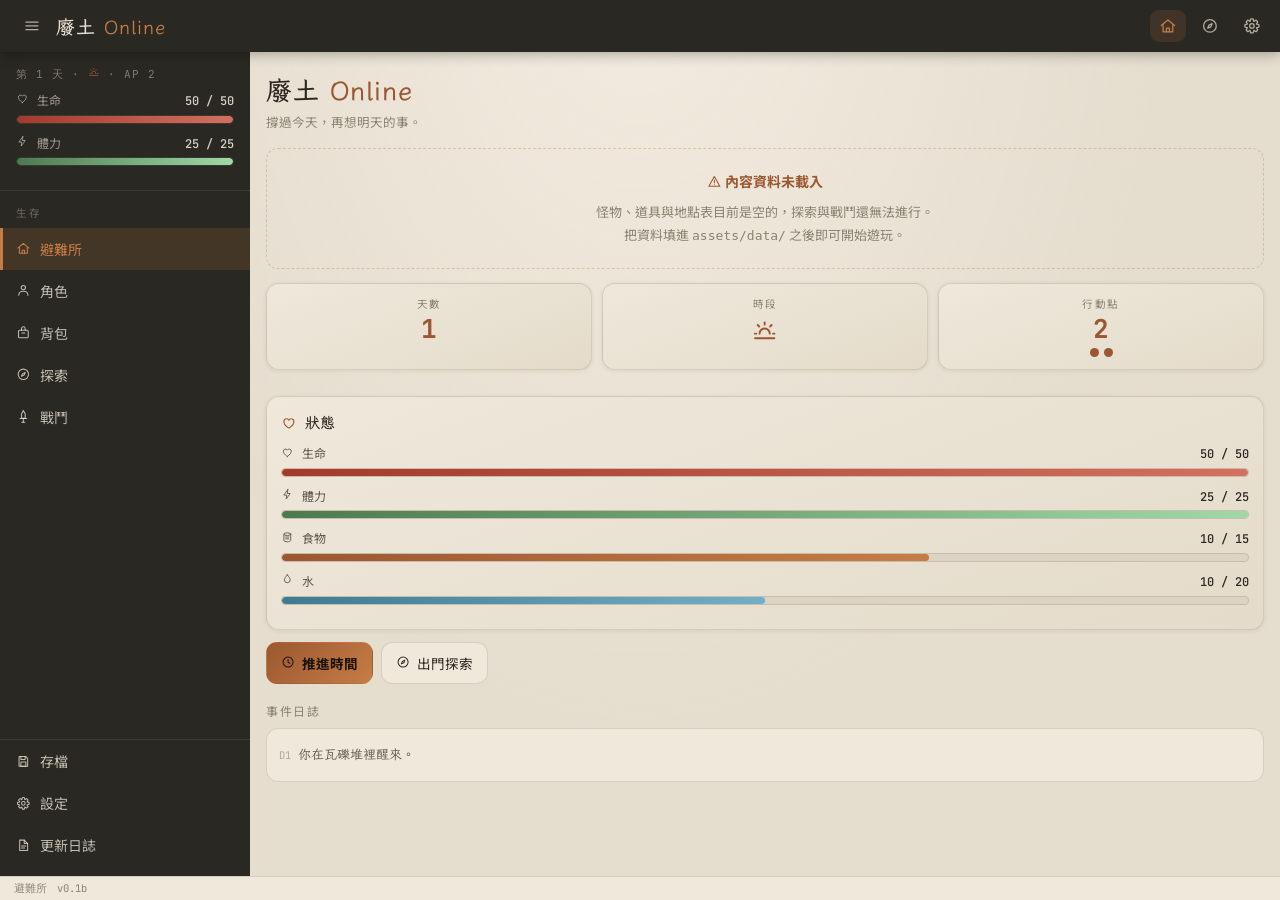
==== commit 73b1dc5c: "廢土 Online v0.1b：blade／meat 重繪、日出光芒收短、側欄儀表日間可讀 Ting 指出 blade 與 meat 兩顆要重繪、sunrise 光芒略長。三顆各出候選在 16/24/" ====
--- a/wasteland-ol/index.html
+++ b/wasteland-ol/index.html
@@ -26,7 +26,7 @@
 <title>廢土 Online</title>
 <link rel="preconnect" href="https://fonts.googleapis.com">
 <link rel="preconnect" href="https://fonts.gstatic.com" crossorigin>
-<link rel="stylesheet" href="assets/css/main.css?v=1786401398">
+<link rel="stylesheet" href="assets/css/main.css?v=1786401658">
 </head>
 <body>
 
@@ -37,7 +37,7 @@
 <symbol id="i-person" viewBox="0 0 24 24"><circle cx="12" cy="7.5" r="3.5"/><path d="M4.5 20c0-4 3.4-6.5 7.5-6.5s7.5 2.5 7.5 6.5"/></symbol>
 <symbol id="i-pack" viewBox="0 0 24 24"><path d="M6 8.5h12a2 2 0 0 1 2 2V19a2 2 0 0 1-2 2H6a2 2 0 0 1-2-2v-8.5a2 2 0 0 1 2-2Z"/><path d="M9 8.5V6a3 3 0 0 1 6 0v2.5"/><path d="M9.5 13h5"/></symbol>
 <symbol id="i-compass" viewBox="0 0 24 24"><circle cx="12" cy="12" r="8.5"/><path d="m15 9-1.8 4.2L9 15l1.8-4.2L15 9Z"/></symbol>
-<symbol id="i-blade" viewBox="0 0 24 24"><path d="M14.5 3.5 20 9l-9 9-3.5-.5L7 14l7.5-10.5Z"/><path d="m7 17-3 3"/><path d="m10.5 13.5 3.5 3.5"/></symbol>
+<symbol id="i-blade" viewBox="0 0 24 24"><path d="M12 2.5 15 8v7H9V8Z"/><path d="M6.5 15.5h11"/><path d="M12 15.5v6"/><path d="M9.5 21.5h5"/></symbol>
 <symbol id="i-disk" viewBox="0 0 24 24"><path d="M5 4h11l3 3v13H5V4Z"/><path d="M8 4v5h7V4"/><rect x="8" y="13" width="8" height="7"/></symbol>
 <symbol id="i-gear" viewBox="0 0 24 24"><path d="M10.21 3.05Q10.33 2.55 10.83 2.55L13.17 2.55Q13.67 2.55 13.79 3.05L14.35 5.38Q14.47 5.88 14.49 5.89L14.56 5.92Q14.58 5.92 15.02 5.66L17.07 4.4Q17.51 4.14 17.86 4.49L19.51 6.14Q19.86 6.49 19.6 6.93L18.34 8.98Q18.08 9.42 18.08 9.44L18.11 9.51Q18.12 9.53 18.62 9.65L20.95 10.21Q21.45 10.33 21.45 10.83L21.45 13.17Q21.45 13.67 20.95 13.79L18.62 14.35Q18.12 14.47 18.11 14.49L18.08 14.56Q18.08 14.58 18.34 15.02L19.6 17.07Q19.86 17.51 19.51 17.86L17.86 19.51Q17.51 19.86 17.07 19.6L15.02 18.34Q14.58 18.08 14.56 18.08L14.49 18.11Q14.47 18.12 14.35 18.62L13.79 20.95Q13.67 21.45 13.17 21.45L10.83 21.45Q10.33 21.45 10.21 20.95L9.65 18.62Q9.53 18.12 9.51 18.11L9.44 18.08Q9.42 18.08 8.98 18.34L6.93 19.6Q6.49 19.86 6.14 19.51L4.49 17.86Q4.14 17.51 4.4 17.07L5.66 15.02Q5.92 14.58 5.92 14.56L5.89 14.49Q5.88 14.47 5.38 14.35L3.05 13.79Q2.55 13.67 2.55 13.17L2.55 10.83Q2.55 10.33 3.05 10.21L5.38 9.65Q5.88 9.53 5.89 9.51L5.92 9.44Q5.92 9.42 5.66 8.98L4.4 6.93Q4.14 6.49 4.49 6.14L6.14 4.49Q6.49 4.14 6.93 4.4L8.98 5.66Q9.42 5.92 9.44 5.92L9.51 5.89Q9.53 5.88 9.65 5.38Z"/><circle cx="12" cy="12" r="3.0"/></symbol>
 <symbol id="i-log" viewBox="0 0 24 24"><path d="M6 3.5h7.5L19 9v11.5H6Z"/><path d="M13.5 3.5V9H19"/><path d="M9 13h7M9 16.5h5"/></symbol>
@@ -46,12 +46,12 @@
 <symbol id="i-download" viewBox="0 0 24 24"><path d="M12 4v12"/><path d="m7.5 11.5 4.5 4.5 4.5-4.5"/><path d="M4.5 15v3.5a1.5 1.5 0 0 0 1.5 1.5h12a1.5 1.5 0 0 0 1.5-1.5V15"/></symbol>
 <symbol id="i-heart" viewBox="0 0 24 24"><path d="M12 20s-7.5-4.7-7.5-9.5A4 4 0 0 1 12 8a4 4 0 0 1 7.5 2.5C19.5 15.3 12 20 12 20Z"/></symbol>
 <symbol id="i-bolt" viewBox="0 0 24 24"><path d="M13 3 5.5 13.5H11L10 21l7.5-10.5H12L13 3Z"/></symbol>
-<symbol id="i-meat" viewBox="0 0 24 24"><path d="M16.5 4.5a4.5 4.5 0 0 1 0 9 4 4 0 0 0-4 4 3.5 3.5 0 1 1-7 0 4 4 0 0 0-1-2.6"/><path d="M7.5 15.5 4 19"/></symbol>
+<symbol id="i-ration" viewBox="0 0 24 24"><ellipse cx="12" cy="6" rx="6.5" ry="2.5"/><path d="M5.5 6v12c0 1.4 2.9 2.5 6.5 2.5s6.5-1.1 6.5-2.5V6"/><path d="M9 11.5h6M9 15h6"/></symbol>
 <symbol id="i-drop" viewBox="0 0 24 24"><path d="M12 3.5c3.5 4.2 5.5 7 5.5 9.6a5.5 5.5 0 0 1-11 0C6.5 10.5 8.5 7.7 12 3.5Z"/></symbol>
 <symbol id="i-grid" viewBox="0 0 24 24"><rect x="4" y="4" width="6.5" height="6.5"/><rect x="13.5" y="4" width="6.5" height="6.5"/><rect x="4" y="13.5" width="6.5" height="6.5"/><rect x="13.5" y="13.5" width="6.5" height="6.5"/></symbol>
 <symbol id="i-alert" viewBox="0 0 24 24"><path d="M12 4 3 20h18L12 4Z"/><path d="M12 10v4.5"/><path d="M12 17.4v.2"/></symbol>
 <symbol id="i-clock" viewBox="0 0 24 24"><circle cx="12" cy="12" r="8.5"/><path d="M12 7.5V12l3 2"/></symbol>
-<symbol id="i-sunrise" viewBox="0 0 24 24"><path d="M3.5 19.5h17"/><path d="M7.5 15.5a4.5 4.5 0 0 1 9 0"/><path d="M12 4.5v2.5M5 7l1.7 1.7M19 7l-1.7 1.7M2.8 15.5h1.6M19.6 15.5h1.6"/></symbol>
+<symbol id="i-sunrise" viewBox="0 0 24 24"><path d="M3.5 19.5h17"/><path d="M7.5 15.5a4.5 4.5 0 0 1 9 0"/><path d="M12 5.6v1.8M5.9 7.9l1.3 1.3M18.1 7.9l-1.3 1.3M3.4 15.5h1.2M19.4 15.5h1.2"/></symbol>
 <symbol id="i-sun" viewBox="0 0 24 24"><circle cx="12" cy="12" r="4.3"/><path d="M12 2.6v2.3M12 19.1v2.3M2.6 12h2.3M19.1 12h2.3M5.34 5.34 6.97 6.97M17.03 17.03l1.63 1.63M18.66 5.34 17.03 6.97M6.97 17.03l-1.63 1.63"/></symbol>
 <symbol id="i-moon" viewBox="0 0 24 24"><path d="M20 14.5A8.5 8.5 0 0 1 9.5 4a8.5 8.5 0 1 0 10.5 10.5Z"/></symbol>
 </defs></svg>
@@ -211,22 +211,22 @@
 </div>
 
 <div id="statusbar">
-  <span id="stat-note">避難所</span> <span id="stat-ver">v0.1a</span>
+  <span id="stat-note">避難所</span> <span id="stat-ver">v0.1b</span>
   <span id="stat-save">✓ 已存檔</span>
 </div>
 
 <div id="toast"></div>
 
-<script src="assets/js/version.js?v=1786401398"></script>
-<script src="assets/js/rules.js?v=1786401398"></script>
-<script src="assets/js/state.js?v=1786401398"></script>
-<script src="assets/js/time.js?v=1786401398"></script>
-<script src="assets/js/explore.js?v=1786401398"></script>
-<script src="assets/js/combat.js?v=1786401398"></script>
-<script src="assets/js/content.js?v=1786401398"></script>
-<script src="assets/js/storage.js?v=1786401398"></script>
-<script src="assets/js/ui.js?v=1786401398"></script>
-<script src="assets/js/pages.js?v=1786401398"></script>
-<script src="assets/js/app.js?v=1786401398"></script>
+<script src="assets/js/version.js?v=1786401658"></script>
+<script src="assets/js/rules.js?v=1786401658"></script>
+<script src="assets/js/state.js?v=1786401658"></script>
+<script src="assets/js/time.js?v=1786401658"></script>
+<script src="assets/js/explore.js?v=1786401658"></script>
+<script src="assets/js/combat.js?v=1786401658"></script>
+<script src="assets/js/content.js?v=1786401658"></script>
+<script src="assets/js/storage.js?v=1786401658"></script>
+<script src="assets/js/ui.js?v=1786401658"></script>
+<script src="assets/js/pages.js?v=1786401658"></script>
+<script src="assets/js/app.js?v=1786401658"></script>
 </body>
 </html>
--- a/wasteland-ol/assets/css/main.css
+++ b/wasteland-ol/assets/css/main.css
@@ -105,6 +105,11 @@
 .sb-bottom{margin-top:auto;padding-bottom:calc(10px + var(--safe-bottom));border-top:1px solid rgba(232,224,209,0.10)}
 .sb-vitals{padding:14px 16px;border-bottom:1px solid rgba(232,224,209,0.10)}
 .sb-lock{font-size:11.5px;color:var(--rust2);padding:10px 16px;background:rgba(207,122,66,0.12);display:none}
+/* 側欄是恆深的 --steel，裡頭的儀表不能吃 --ink／--paper3——日間主題下那是深色，
+   會變成深壓深整個看不見（v0.1 只截了夜間側欄所以沒露餡）。一律給固定亮色。 */
+#sidebar .meter-head{color:rgba(232,224,209,0.62)}
+#sidebar .meter-val{color:rgba(232,224,209,0.92)}
+#sidebar .meter-bar{background:rgba(0,0,0,0.32);border-color:rgba(232,224,209,0.14)}
 body.in-combat .sb-lock{display:block}
 
 #content{flex:1;display:flex;flex-direction:column;overflow:hidden;min-width:0}
